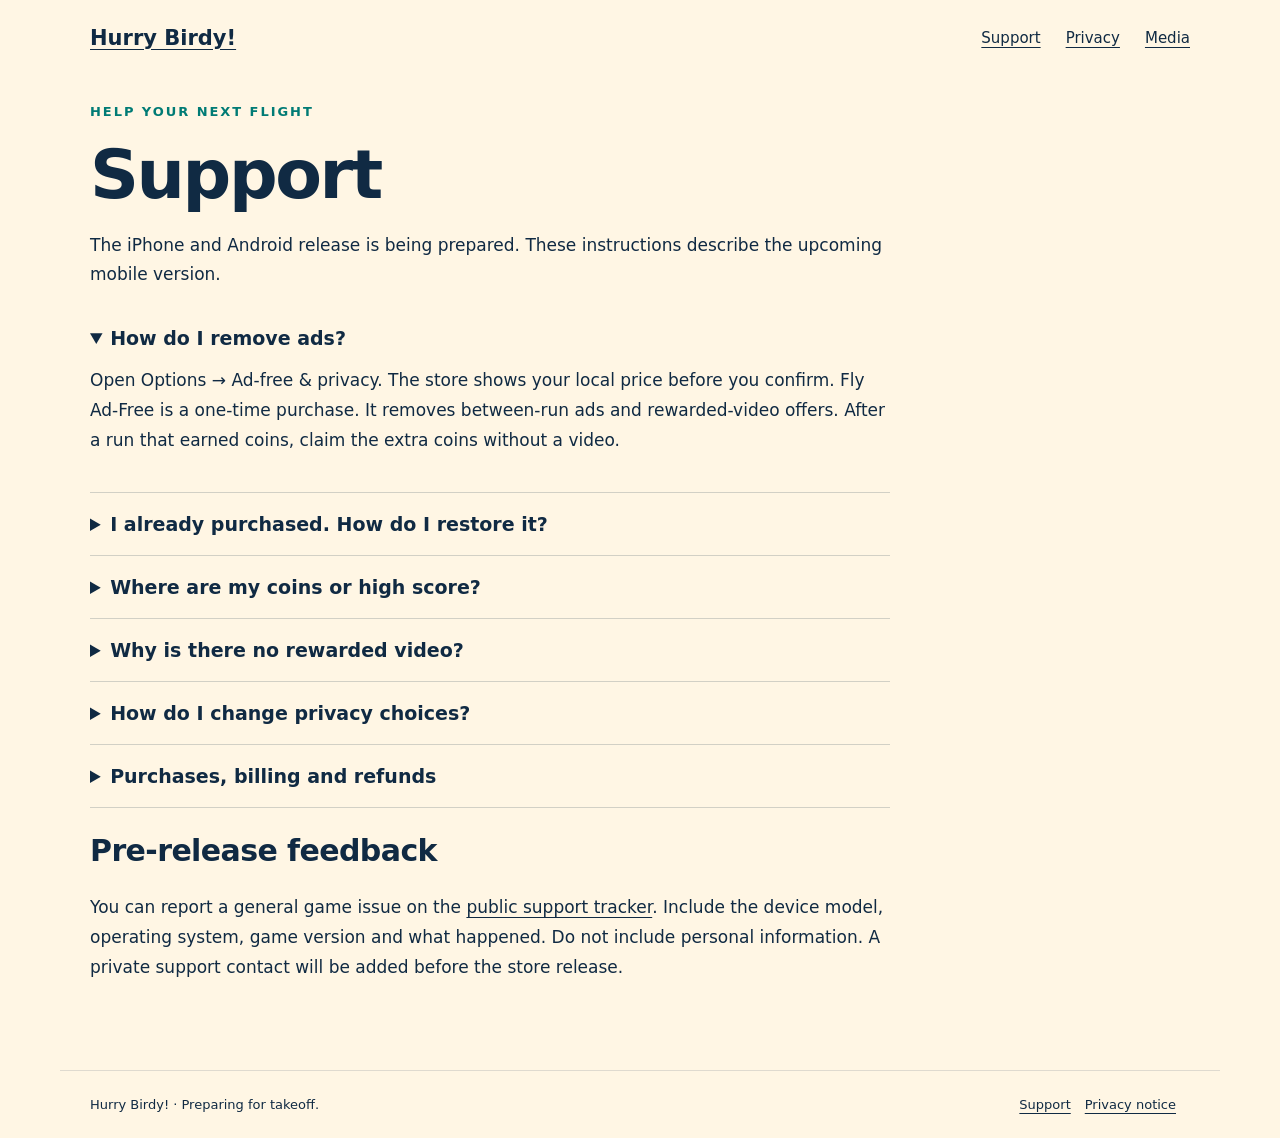
==== support.html @ 7e647608 "Publish Hurry Birdy pre-launch support and media site" ====
<!doctype html><html lang="en"><head><meta charset="utf-8"><meta name="viewport" content="width=device-width, initial-scale=1"><meta name="description" content="Hurry Birdy! An endless City, six birds and one more flight. Official pre-launch support and privacy information."><title>Support · Hurry Birdy!</title><link rel="icon" href="media/google-icon-512.png"><link rel="stylesheet" href="style.css"></head><body><nav><a href="index.html"><strong>Hurry Birdy!</strong></a><div><a href="support.html">Support</a><a href="privacy.html">Privacy</a><a href="media.html">Media</a></div></nav><main><article class="policy"><span class="eyebrow">Help your next flight</span><h1>Support</h1><p>The iPhone and Android release is being prepared. These instructions describe the upcoming mobile version.</p><details open><summary>How do I remove ads?</summary><p>Open Options → Ad-free &amp; privacy. The store shows your local price before you confirm. Fly Ad-Free is a one-time purchase. It removes between-run ads and rewarded-video offers. After a run that earned coins, claim the extra coins without a video.</p></details><details><summary>I already purchased. How do I restore it?</summary><p>Sign into the same Apple or Google Play store account, connect to the internet, then select Restore Purchases on the ad-free screen. Purchases do not transfer between Apple and Google. A pending payment unlocks only after the store confirms it.</p></details><details><summary>Where are my coins or high score?</summary><p>Progress is stored on this device. It is not synchronized between devices. Uninstalling the game or clearing its data can remove local progress. Restoring the ad-free purchase does not restore scores, coins or hats.</p></details><details><summary>Why is there no rewarded video?</summary><p>A video may be unavailable because you are offline, no ad is ready, or your privacy/age settings prevent it. Replay stays available. A reward is added only when the ad service confirms completion, once per run.</p></details><details><summary>How do I change privacy choices?</summary><p>Open Options → Ad-free &amp; privacy for Age &amp; privacy and Ad privacy choices. Skipping the age choice keeps ads off. Gameplay remains available when consent is declined.</p></details><details><summary>Purchases, billing and refunds</summary><p>Payments are processed by your platform’s store. For billing or refund requests use <a href="https://reportaproblem.apple.com/">Apple’s purchase support</a> or <a href="https://support.google.com/googleplay/answer/2479637">Google Play’s refund help</a>. Never post receipts, passwords or payment details publicly.</p></details><h2>Pre-release feedback</h2><p>You can report a general game issue on the <a href="https://github.com/cv2pw47rsz-crypto/cv2pw47rsz-crypto.github.io/issues/new">public support tracker</a>. Include the device model, operating system, game version and what happened. Do not include personal information. A private support contact will be added before the store release.</p></article></main><footer><span>Hurry Birdy! · Preparing for takeoff.</span><div><a href="support.html">Support</a><a href="privacy.html">Privacy notice</a></div></footer></body></html>
---- style.css ----
*{box-sizing:border-box}:root{font-family:system-ui,-apple-system,sans-serif;background:#fff6e4;color:#102a43}body{margin:0}a{color:inherit;text-underline-offset:4px}nav,footer{display:flex;align-items:center;justify-content:space-between;gap:22px;max-width:1160px;margin:auto;padding:26px 30px;flex-wrap:wrap}nav strong{font-size:21px}nav div{display:flex;gap:25px;font-size:15px}main{max-width:1160px;margin:auto;padding:25px 30px 70px}.hero{display:grid;grid-template-columns:1fr 1fr;align-items:center;gap:45px;padding:40px 0 60px}.hero img{width:100%;max-width:540px}.eyebrow{text-transform:uppercase;font-size:13px;letter-spacing:.15em;font-weight:800;color:#007b75}h1{font-size:clamp(36px,6vw,68px);line-height:1.04;letter-spacing:-.035em;margin:20px 0}h2{font-size:30px;letter-spacing:-.02em}p,li{font-size:17px;line-height:1.75}.button{display:inline-block;background:#102a43;color:#fff6e4;border-radius:100px;padding:16px 26px;text-decoration:none;font-weight:700;margin:14px 8px 0 0}.secondary{background:#14b9ad;color:#102a43}.cards{display:grid;grid-template-columns:repeat(3,1fr);gap:22px}.card{background:#102a43;color:#fff6e4;border-radius:24px;padding:28px}.card b{color:#ffca38;font-size:32px}.card p{margin-bottom:0}.policy{max-width:800px}.notice{background:#d4efeb;border-left:5px solid #007b75;padding:16px 22px;border-radius:8px;margin:26px 0}.gallery{display:grid;grid-template-columns:repeat(3,1fr);gap:25px}.gallery a{display:block;text-decoration:none}.gallery img{width:100%;border-radius:14px;box-shadow:0 8px 18px #102a4320}.gallery p{font-size:14px;line-height:1.4}.video{width:100%;max-width:900px;border-radius:16px;background:#102a43}footer{border-top:1px solid #102a4322;font-size:13px}footer a{margin-right:14px}details{padding:20px 0;border-bottom:1px solid #102a4330}summary{font-weight:750;font-size:19px;cursor:pointer}@media(max-width:700px){nav{padding:22px}nav div{gap:16px}.hero{grid-template-columns:1fr;gap:4px;padding-top:5px}.hero img{max-width:360px;margin:auto;order:-1}.cards,.gallery{grid-template-columns:1fr 1fr}.cards .card:last-child{grid-column:1/-1}main{padding:15px 22px 45px}.hero h1{font-size:48px}.gallery{gap:16px}.card{padding:22px}}
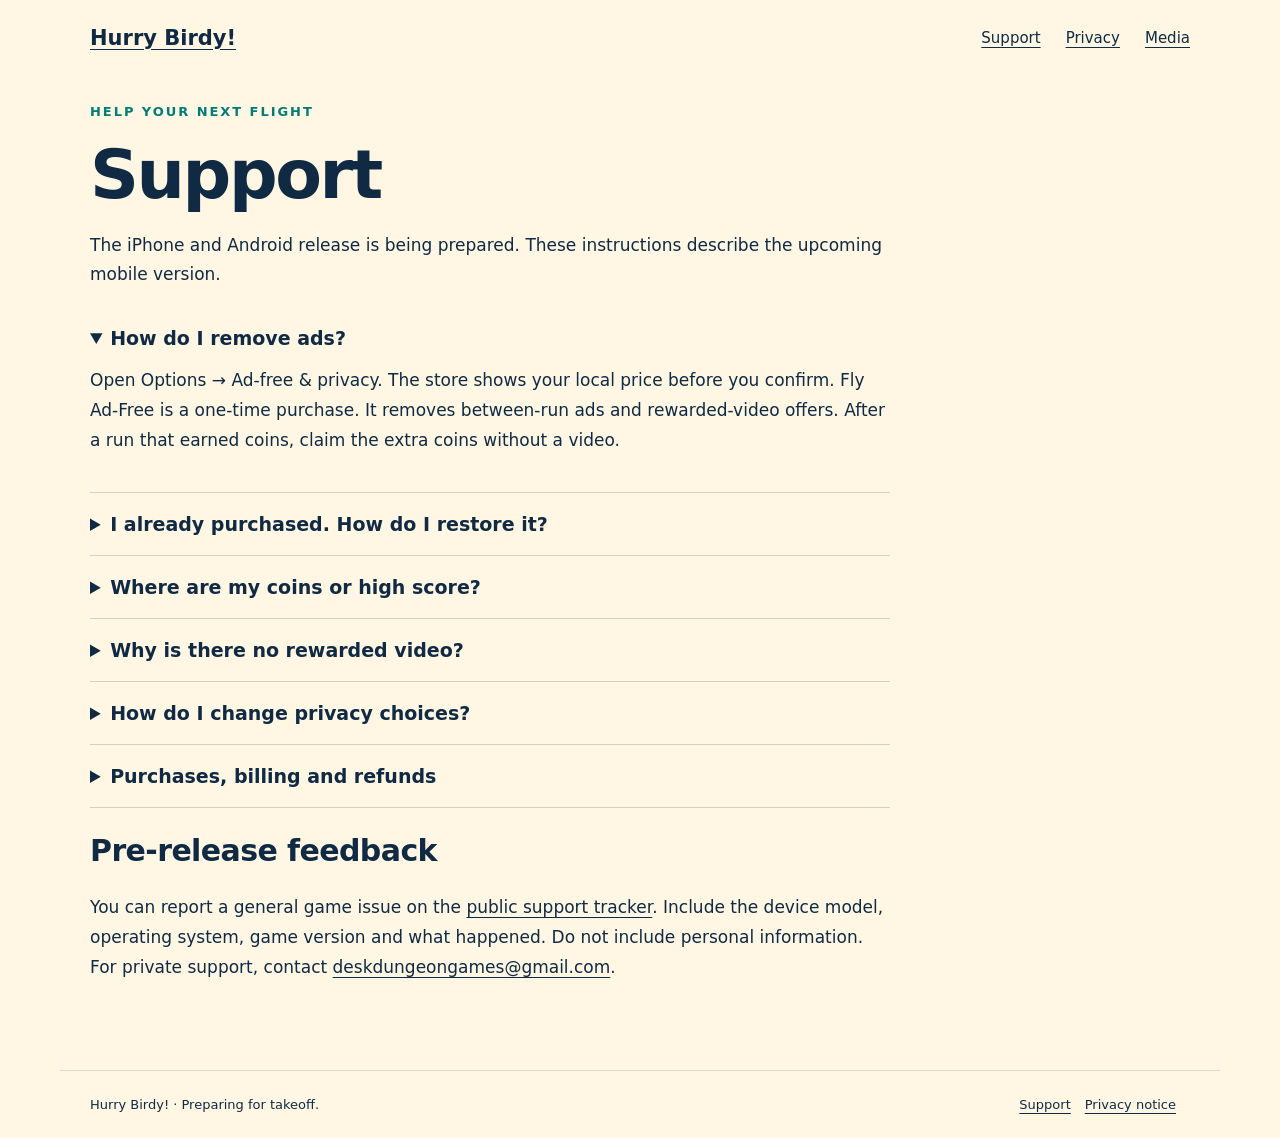
==== commit 496ee3b7: "Publish Hurry Birdy pre-launch support and media site" ====
--- a/support.html
+++ b/support.html
@@ -1 +1 @@
-<!doctype html><html lang="en"><head><meta charset="utf-8"><meta name="viewport" content="width=device-width, initial-scale=1"><meta name="description" content="Hurry Birdy! An endless City, six birds and one more flight. Official pre-launch support and privacy information."><title>Support · Hurry Birdy!</title><link rel="icon" href="media/google-icon-512.png"><link rel="stylesheet" href="style.css"></head><body><nav><a href="index.html"><strong>Hurry Birdy!</strong></a><div><a href="support.html">Support</a><a href="privacy.html">Privacy</a><a href="media.html">Media</a></div></nav><main><article class="policy"><span class="eyebrow">Help your next flight</span><h1>Support</h1><p>The iPhone and Android release is being prepared. These instructions describe the upcoming mobile version.</p><details open><summary>How do I remove ads?</summary><p>Open Options → Ad-free &amp; privacy. The store shows your local price before you confirm. Fly Ad-Free is a one-time purchase. It removes between-run ads and rewarded-video offers. After a run that earned coins, claim the extra coins without a video.</p></details><details><summary>I already purchased. How do I restore it?</summary><p>Sign into the same Apple or Google Play store account, connect to the internet, then select Restore Purchases on the ad-free screen. Purchases do not transfer between Apple and Google. A pending payment unlocks only after the store confirms it.</p></details><details><summary>Where are my coins or high score?</summary><p>Progress is stored on this device. It is not synchronized between devices. Uninstalling the game or clearing its data can remove local progress. Restoring the ad-free purchase does not restore scores, coins or hats.</p></details><details><summary>Why is there no rewarded video?</summary><p>A video may be unavailable because you are offline, no ad is ready, or your privacy/age settings prevent it. Replay stays available. A reward is added only when the ad service confirms completion, once per run.</p></details><details><summary>How do I change privacy choices?</summary><p>Open Options → Ad-free &amp; privacy for Age &amp; privacy and Ad privacy choices. Skipping the age choice keeps ads off. Gameplay remains available when consent is declined.</p></details><details><summary>Purchases, billing and refunds</summary><p>Payments are processed by your platform’s store. For billing or refund requests use <a href="https://reportaproblem.apple.com/">Apple’s purchase support</a> or <a href="https://support.google.com/googleplay/answer/2479637">Google Play’s refund help</a>. Never post receipts, passwords or payment details publicly.</p></details><h2>Pre-release feedback</h2><p>You can report a general game issue on the <a href="https://github.com/cv2pw47rsz-crypto/cv2pw47rsz-crypto.github.io/issues/new">public support tracker</a>. Include the device model, operating system, game version and what happened. Do not include personal information. A private support contact will be added before the store release.</p></article></main><footer><span>Hurry Birdy! · Preparing for takeoff.</span><div><a href="support.html">Support</a><a href="privacy.html">Privacy notice</a></div></footer></body></html>+<!doctype html><html lang="en"><head><meta charset="utf-8"><meta name="viewport" content="width=device-width, initial-scale=1"><meta name="description" content="Hurry Birdy! An endless City, six birds and one more flight. Official pre-launch support and privacy information."><title>Support · Hurry Birdy!</title><link rel="icon" href="media/google-icon-512.png"><link rel="stylesheet" href="style.css"></head><body><nav><a href="index.html"><strong>Hurry Birdy!</strong></a><div><a href="support.html">Support</a><a href="privacy.html">Privacy</a><a href="media.html">Media</a></div></nav><main><article class="policy"><span class="eyebrow">Help your next flight</span><h1>Support</h1><p>The iPhone and Android release is being prepared. These instructions describe the upcoming mobile version.</p><details open><summary>How do I remove ads?</summary><p>Open Options → Ad-free &amp; privacy. The store shows your local price before you confirm. Fly Ad-Free is a one-time purchase. It removes between-run ads and rewarded-video offers. After a run that earned coins, claim the extra coins without a video.</p></details><details><summary>I already purchased. How do I restore it?</summary><p>Sign into the same Apple or Google Play store account, connect to the internet, then select Restore Purchases on the ad-free screen. Purchases do not transfer between Apple and Google. A pending payment unlocks only after the store confirms it.</p></details><details><summary>Where are my coins or high score?</summary><p>Progress is stored on this device. It is not synchronized between devices. Uninstalling the game or clearing its data can remove local progress. Restoring the ad-free purchase does not restore scores, coins or hats.</p></details><details><summary>Why is there no rewarded video?</summary><p>A video may be unavailable because you are offline, no ad is ready, or your privacy/age settings prevent it. Replay stays available. A reward is added only when the ad service confirms completion, once per run.</p></details><details><summary>How do I change privacy choices?</summary><p>Open Options → Ad-free &amp; privacy for Age &amp; privacy and Ad privacy choices. Skipping the age choice keeps ads off. Gameplay remains available when consent is declined.</p></details><details><summary>Purchases, billing and refunds</summary><p>Payments are processed by your platform’s store. For billing or refund requests use <a href="https://reportaproblem.apple.com/">Apple’s purchase support</a> or <a href="https://support.google.com/googleplay/answer/2479637">Google Play’s refund help</a>. Never post receipts, passwords or payment details publicly.</p></details><h2>Pre-release feedback</h2><p>You can report a general game issue on the <a href="https://github.com/cv2pw47rsz-crypto/cv2pw47rsz-crypto.github.io/issues/new">public support tracker</a>. Include the device model, operating system, game version and what happened. Do not include personal information. For private support, contact <a href="mailto:deskdungeongames@gmail.com">deskdungeongames@gmail.com</a>.</p></article></main><footer><span>Hurry Birdy! · Preparing for takeoff.</span><div><a href="support.html">Support</a><a href="privacy.html">Privacy notice</a></div></footer></body></html>
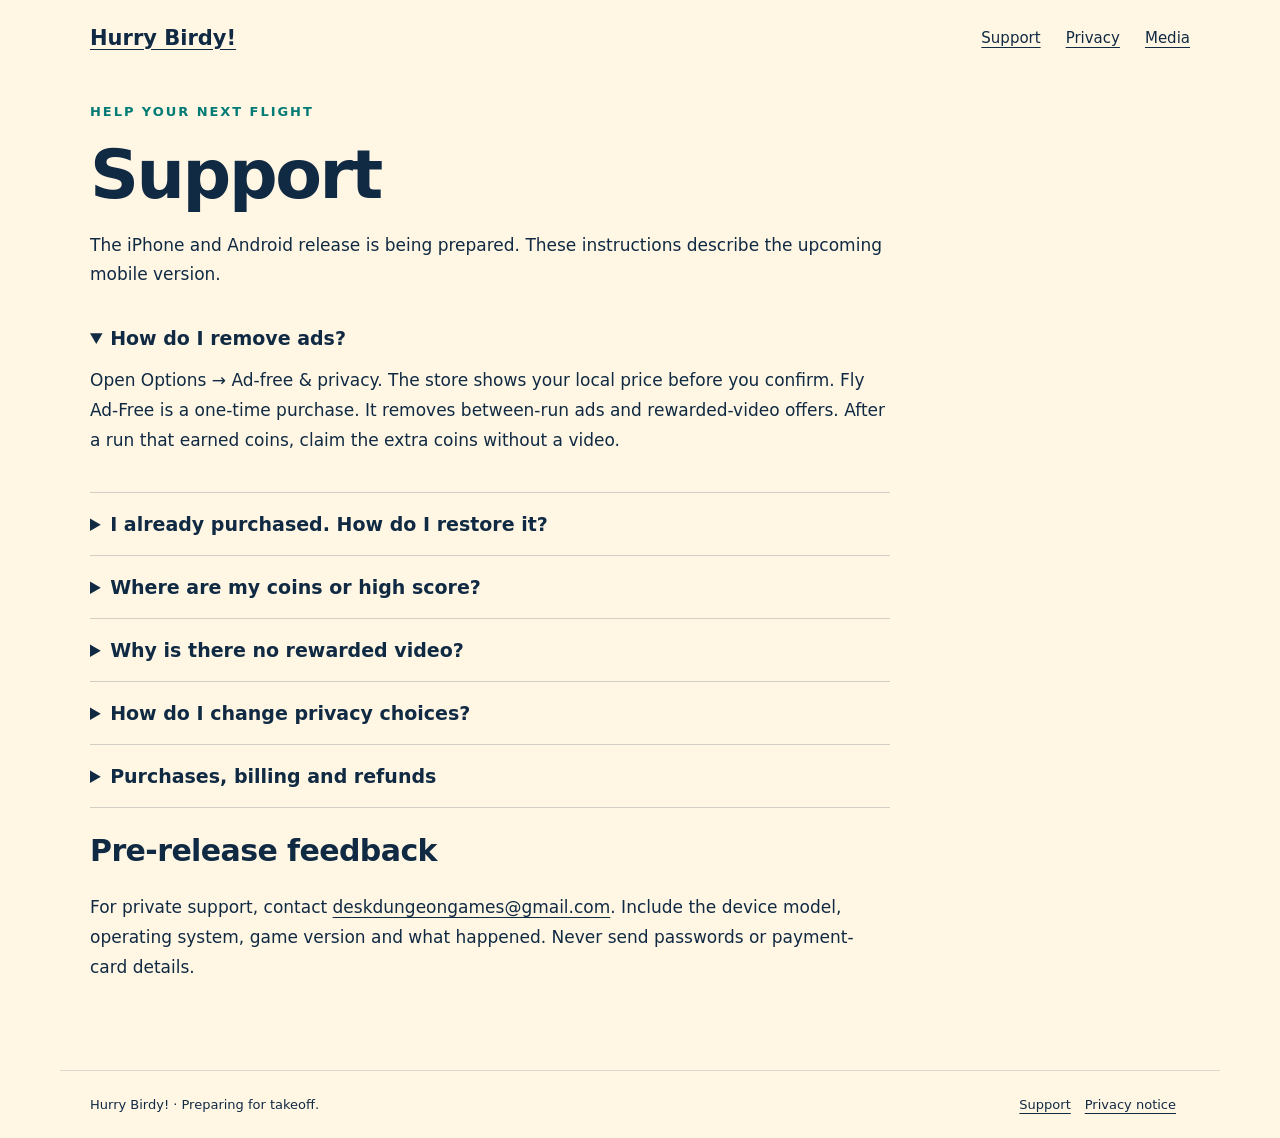
==== commit 01312082: "Publish Hurry Birdy pre-launch support and media site" ====
--- a/support.html
+++ b/support.html
@@ -1 +1 @@
-<!doctype html><html lang="en"><head><meta charset="utf-8"><meta name="viewport" content="width=device-width, initial-scale=1"><meta name="description" content="Hurry Birdy! An endless City, six birds and one more flight. Official pre-launch support and privacy information."><title>Support · Hurry Birdy!</title><link rel="icon" href="media/google-icon-512.png"><link rel="stylesheet" href="style.css"></head><body><nav><a href="index.html"><strong>Hurry Birdy!</strong></a><div><a href="support.html">Support</a><a href="privacy.html">Privacy</a><a href="media.html">Media</a></div></nav><main><article class="policy"><span class="eyebrow">Help your next flight</span><h1>Support</h1><p>The iPhone and Android release is being prepared. These instructions describe the upcoming mobile version.</p><details open><summary>How do I remove ads?</summary><p>Open Options → Ad-free &amp; privacy. The store shows your local price before you confirm. Fly Ad-Free is a one-time purchase. It removes between-run ads and rewarded-video offers. After a run that earned coins, claim the extra coins without a video.</p></details><details><summary>I already purchased. How do I restore it?</summary><p>Sign into the same Apple or Google Play store account, connect to the internet, then select Restore Purchases on the ad-free screen. Purchases do not transfer between Apple and Google. A pending payment unlocks only after the store confirms it.</p></details><details><summary>Where are my coins or high score?</summary><p>Progress is stored on this device. It is not synchronized between devices. Uninstalling the game or clearing its data can remove local progress. Restoring the ad-free purchase does not restore scores, coins or hats.</p></details><details><summary>Why is there no rewarded video?</summary><p>A video may be unavailable because you are offline, no ad is ready, or your privacy/age settings prevent it. Replay stays available. A reward is added only when the ad service confirms completion, once per run.</p></details><details><summary>How do I change privacy choices?</summary><p>Open Options → Ad-free &amp; privacy for Age &amp; privacy and Ad privacy choices. Skipping the age choice keeps ads off. Gameplay remains available when consent is declined.</p></details><details><summary>Purchases, billing and refunds</summary><p>Payments are processed by your platform’s store. For billing or refund requests use <a href="https://reportaproblem.apple.com/">Apple’s purchase support</a> or <a href="https://support.google.com/googleplay/answer/2479637">Google Play’s refund help</a>. Never post receipts, passwords or payment details publicly.</p></details><h2>Pre-release feedback</h2><p>You can report a general game issue on the <a href="https://github.com/cv2pw47rsz-crypto/cv2pw47rsz-crypto.github.io/issues/new">public support tracker</a>. Include the device model, operating system, game version and what happened. Do not include personal information. For private support, contact <a href="mailto:deskdungeongames@gmail.com">deskdungeongames@gmail.com</a>.</p></article></main><footer><span>Hurry Birdy! · Preparing for takeoff.</span><div><a href="support.html">Support</a><a href="privacy.html">Privacy notice</a></div></footer></body></html>+<!doctype html><html lang="en"><head><meta charset="utf-8"><meta name="viewport" content="width=device-width, initial-scale=1"><meta name="description" content="Hurry Birdy! An endless City, six birds and one more flight. Official pre-launch support and privacy information."><title>Support · Hurry Birdy!</title><link rel="icon" href="media/google-icon-512.png"><link rel="stylesheet" href="style.css"></head><body><nav><a href="index.html"><strong>Hurry Birdy!</strong></a><div><a href="support.html">Support</a><a href="privacy.html">Privacy</a><a href="media.html">Media</a></div></nav><main><article class="policy"><span class="eyebrow">Help your next flight</span><h1>Support</h1><p>The iPhone and Android release is being prepared. These instructions describe the upcoming mobile version.</p><details open><summary>How do I remove ads?</summary><p>Open Options → Ad-free &amp; privacy. The store shows your local price before you confirm. Fly Ad-Free is a one-time purchase. It removes between-run ads and rewarded-video offers. After a run that earned coins, claim the extra coins without a video.</p></details><details><summary>I already purchased. How do I restore it?</summary><p>Sign into the same Apple or Google Play store account, connect to the internet, then select Restore Purchases on the ad-free screen. Purchases do not transfer between Apple and Google. A pending payment unlocks only after the store confirms it.</p></details><details><summary>Where are my coins or high score?</summary><p>Progress is stored on this device. It is not synchronized between devices. Uninstalling the game or clearing its data can remove local progress. Restoring the ad-free purchase does not restore scores, coins or hats.</p></details><details><summary>Why is there no rewarded video?</summary><p>A video may be unavailable because you are offline, no ad is ready, or your privacy/age settings prevent it. Replay stays available. A reward is added only when the ad service confirms completion, once per run.</p></details><details><summary>How do I change privacy choices?</summary><p>Open Options → Ad-free &amp; privacy for Age &amp; privacy and Ad privacy choices. Skipping the age choice keeps ads off. Gameplay remains available when consent is declined.</p></details><details><summary>Purchases, billing and refunds</summary><p>Payments are processed by your platform’s store. For billing or refund requests use <a href="https://reportaproblem.apple.com/">Apple’s purchase support</a> or <a href="https://support.google.com/googleplay/answer/2479637">Google Play’s refund help</a>. Never post receipts, passwords or payment details publicly.</p></details><h2>Pre-release feedback</h2><p>For private support, contact <a href="mailto:deskdungeongames@gmail.com">deskdungeongames@gmail.com</a>. Include the device model, operating system, game version and what happened. Never send passwords or payment-card details.</p></article></main><footer><span>Hurry Birdy! · Preparing for takeoff.</span><div><a href="support.html">Support</a><a href="privacy.html">Privacy notice</a></div></footer></body></html>
